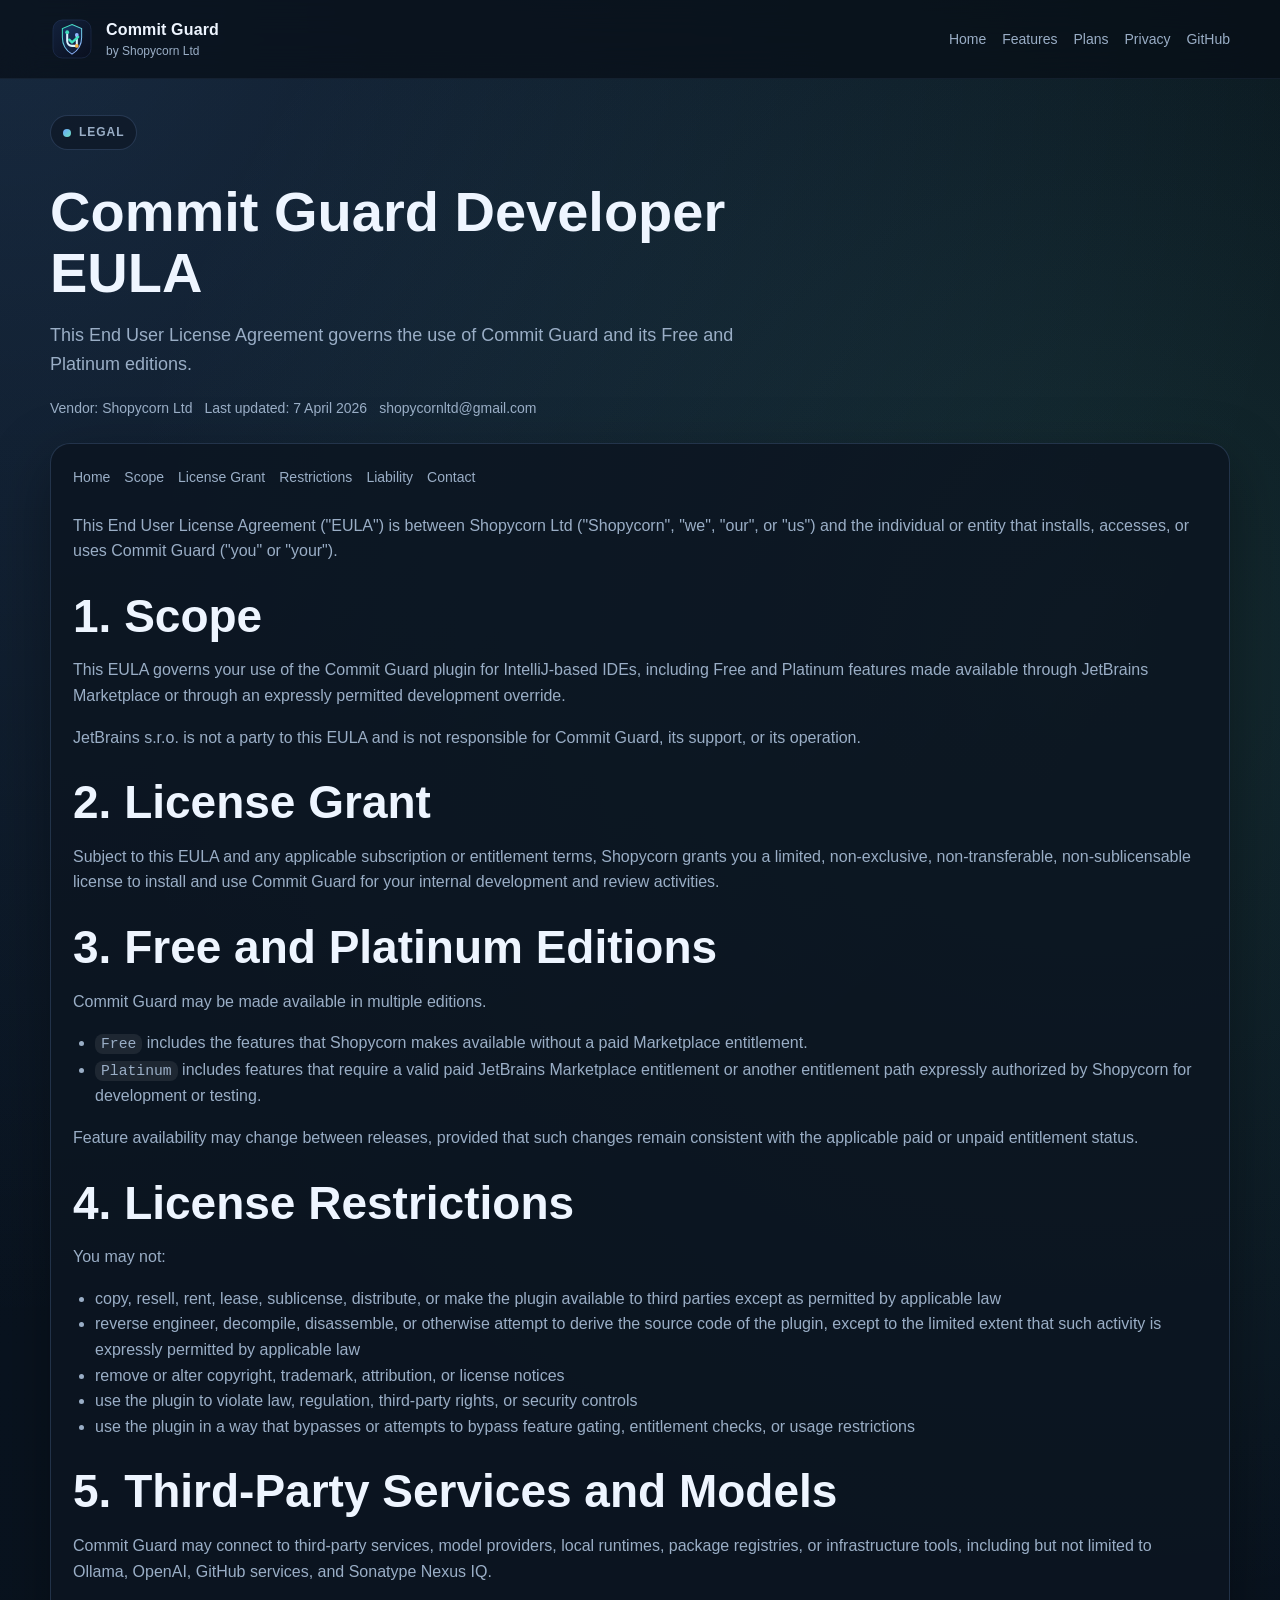
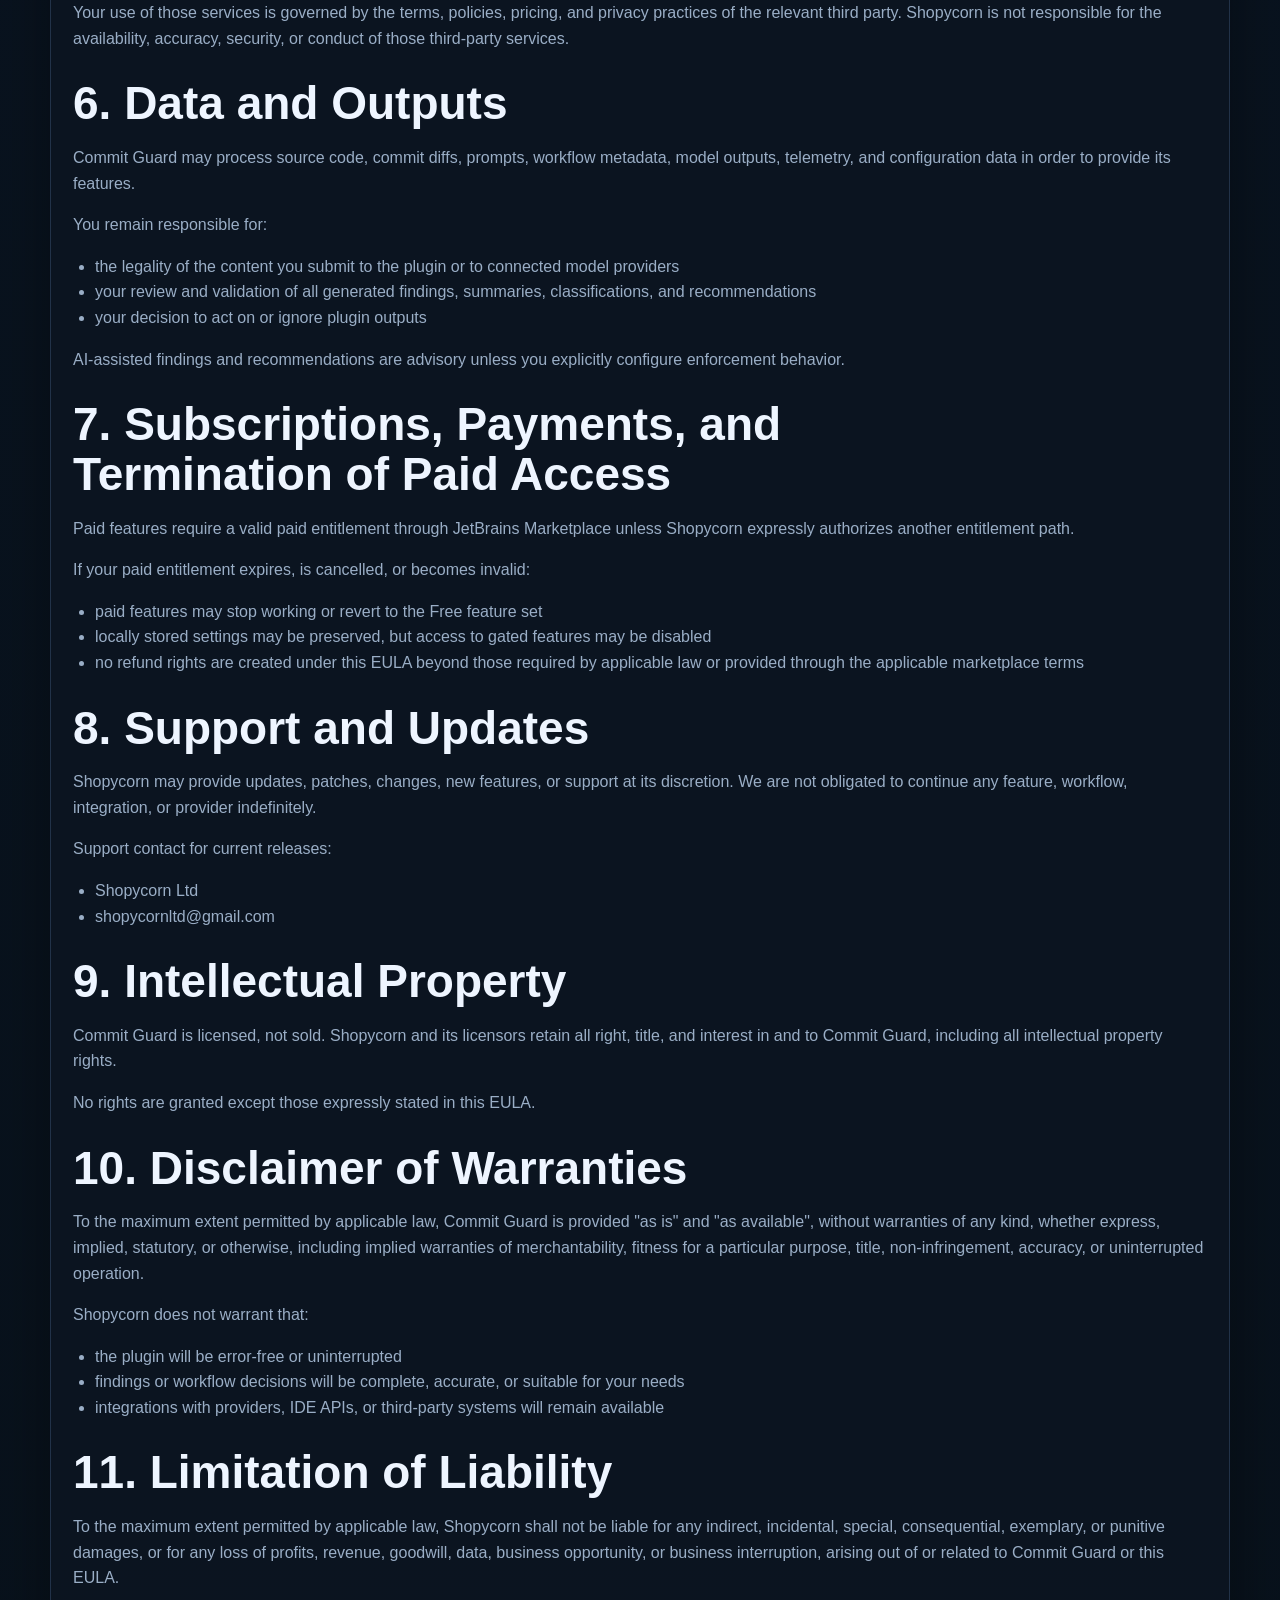
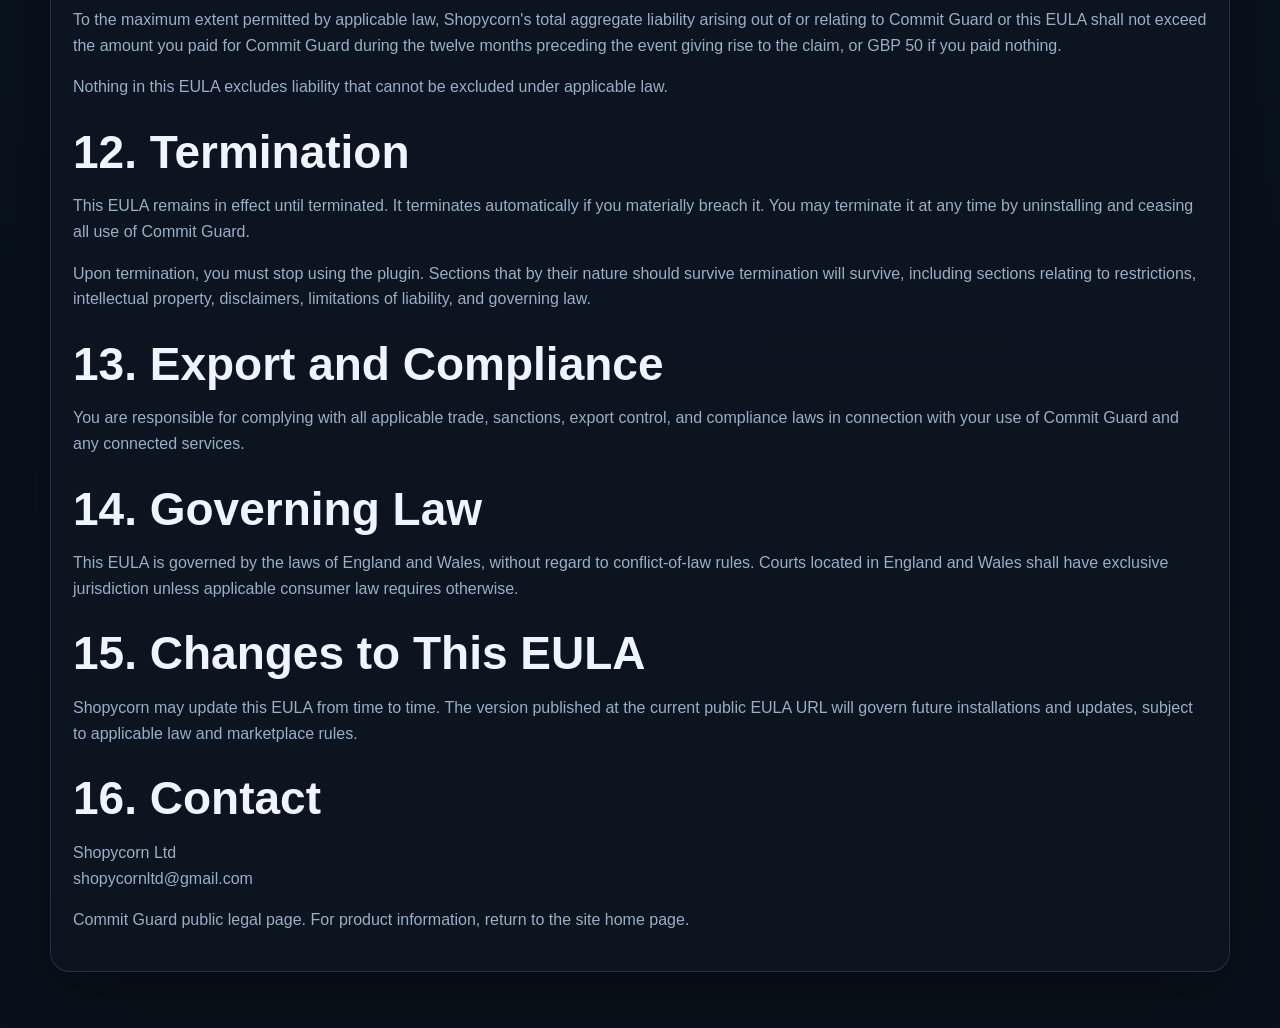
==== eula/index.html @ 0bb41e36 "First commit" ====
<!doctype html>
<html lang="en">
  <head>
    <meta charset="utf-8" />
    <meta name="viewport" content="width=device-width, initial-scale=1" />
    <title>Commit Guard Developer EULA</title>
    <meta
      name="description"
      content="Commit Guard Developer EULA published by Shopycorn Ltd for JetBrains Marketplace and plugin users."
    />
    <link rel="stylesheet" href="../assets/site.css" />
  </head>
  <body>
    <header class="site-header">
      <div class="container nav-shell">
        <a class="brand" href="../">
          <img src="../assets/commit-guard-logo.svg" alt="Commit Guard logo" width="44" height="44" />
          <span>
            <strong>Commit Guard</strong>
            <em>by Shopycorn Ltd</em>
          </span>
        </a>

        <nav class="site-nav" aria-label="Primary">
          <a href="../">Home</a>
          <a href="../#features">Features</a>
          <a href="../#plans">Plans</a>
          <a href="../privacy/">Privacy</a>
          <a href="https://github.com/shopycornltd/commit-guard-ai">GitHub</a>
        </nav>
      </div>
    </header>

    <main class="legal legal-shell">
      <div class="container">
        <section class="legal-hero">
          <div class="eyebrow">Legal</div>
          <h1>Commit Guard Developer EULA</h1>
          <p class="lede">
            This End User License Agreement governs the use of Commit Guard and its Free and Platinum editions.
          </p>
          <div class="meta">
            <span>Vendor: Shopycorn Ltd</span>
            <span>Last updated: 7 April 2026</span>
            <span><a href="mailto:shopycornltd@gmail.com">shopycornltd@gmail.com</a></span>
          </div>
        </section>

        <section class="legal-panel">
          <nav class="nav">
            <a href="../">Home</a>
            <a href="#scope">Scope</a>
            <a href="#license-grant">License Grant</a>
            <a href="#restrictions">Restrictions</a>
            <a href="#liability">Liability</a>
            <a href="#contact">Contact</a>
          </nav>

          <p>
            This End User License Agreement ("EULA") is between Shopycorn Ltd ("Shopycorn", "we", "our", or "us") and the
            individual or entity that installs, accesses, or uses Commit Guard ("you" or "your").
          </p>

          <h2 id="scope">1. Scope</h2>
          <p>
            This EULA governs your use of the Commit Guard plugin for IntelliJ-based IDEs, including Free and Platinum
            features made available through JetBrains Marketplace or through an expressly permitted development override.
          </p>
          <p>
            JetBrains s.r.o. is not a party to this EULA and is not responsible for Commit Guard, its support, or its operation.
          </p>

          <h2 id="license-grant">2. License Grant</h2>
          <p>
            Subject to this EULA and any applicable subscription or entitlement terms, Shopycorn grants you a limited,
            non-exclusive, non-transferable, non-sublicensable license to install and use Commit Guard for your internal
            development and review activities.
          </p>

          <h2>3. Free and Platinum Editions</h2>
          <p>Commit Guard may be made available in multiple editions.</p>
          <ul>
            <li><code>Free</code> includes the features that Shopycorn makes available without a paid Marketplace entitlement.</li>
            <li><code>Platinum</code> includes features that require a valid paid JetBrains Marketplace entitlement or another entitlement path expressly authorized by Shopycorn for development or testing.</li>
          </ul>
          <p>
            Feature availability may change between releases, provided that such changes remain consistent with the applicable paid or unpaid entitlement status.
          </p>

          <h2 id="restrictions">4. License Restrictions</h2>
          <p>You may not:</p>
          <ul>
            <li>copy, resell, rent, lease, sublicense, distribute, or make the plugin available to third parties except as permitted by applicable law</li>
            <li>reverse engineer, decompile, disassemble, or otherwise attempt to derive the source code of the plugin, except to the limited extent that such activity is expressly permitted by applicable law</li>
            <li>remove or alter copyright, trademark, attribution, or license notices</li>
            <li>use the plugin to violate law, regulation, third-party rights, or security controls</li>
            <li>use the plugin in a way that bypasses or attempts to bypass feature gating, entitlement checks, or usage restrictions</li>
          </ul>

          <h2>5. Third-Party Services and Models</h2>
          <p>
            Commit Guard may connect to third-party services, model providers, local runtimes, package registries, or infrastructure tools,
            including but not limited to Ollama, OpenAI, GitHub services, and Sonatype Nexus IQ.
          </p>
          <p>
            Your use of those services is governed by the terms, policies, pricing, and privacy practices of the relevant third party.
            Shopycorn is not responsible for the availability, accuracy, security, or conduct of those third-party services.
          </p>

          <h2>6. Data and Outputs</h2>
          <p>
            Commit Guard may process source code, commit diffs, prompts, workflow metadata, model outputs, telemetry, and configuration data
            in order to provide its features.
          </p>
          <p>You remain responsible for:</p>
          <ul>
            <li>the legality of the content you submit to the plugin or to connected model providers</li>
            <li>your review and validation of all generated findings, summaries, classifications, and recommendations</li>
            <li>your decision to act on or ignore plugin outputs</li>
          </ul>
          <p>AI-assisted findings and recommendations are advisory unless you explicitly configure enforcement behavior.</p>

          <h2>7. Subscriptions, Payments, and Termination of Paid Access</h2>
          <p>
            Paid features require a valid paid entitlement through JetBrains Marketplace unless Shopycorn expressly authorizes another entitlement path.
          </p>
          <p>If your paid entitlement expires, is cancelled, or becomes invalid:</p>
          <ul>
            <li>paid features may stop working or revert to the Free feature set</li>
            <li>locally stored settings may be preserved, but access to gated features may be disabled</li>
            <li>no refund rights are created under this EULA beyond those required by applicable law or provided through the applicable marketplace terms</li>
          </ul>

          <h2>8. Support and Updates</h2>
          <p>
            Shopycorn may provide updates, patches, changes, new features, or support at its discretion. We are not obligated to continue any feature,
            workflow, integration, or provider indefinitely.
          </p>
          <p>Support contact for current releases:</p>
          <ul>
            <li>Shopycorn Ltd</li>
            <li><a href="mailto:shopycornltd@gmail.com">shopycornltd@gmail.com</a></li>
          </ul>

          <h2>9. Intellectual Property</h2>
          <p>
            Commit Guard is licensed, not sold. Shopycorn and its licensors retain all right, title, and interest in and to Commit Guard,
            including all intellectual property rights.
          </p>
          <p>No rights are granted except those expressly stated in this EULA.</p>

          <h2>10. Disclaimer of Warranties</h2>
          <p>
            To the maximum extent permitted by applicable law, Commit Guard is provided "as is" and "as available", without warranties of any kind,
            whether express, implied, statutory, or otherwise, including implied warranties of merchantability, fitness for a particular purpose,
            title, non-infringement, accuracy, or uninterrupted operation.
          </p>
          <p>Shopycorn does not warrant that:</p>
          <ul>
            <li>the plugin will be error-free or uninterrupted</li>
            <li>findings or workflow decisions will be complete, accurate, or suitable for your needs</li>
            <li>integrations with providers, IDE APIs, or third-party systems will remain available</li>
          </ul>

          <h2 id="liability">11. Limitation of Liability</h2>
          <p>
            To the maximum extent permitted by applicable law, Shopycorn shall not be liable for any indirect, incidental, special, consequential,
            exemplary, or punitive damages, or for any loss of profits, revenue, goodwill, data, business opportunity, or business interruption,
            arising out of or related to Commit Guard or this EULA.
          </p>
          <p>
            To the maximum extent permitted by applicable law, Shopycorn's total aggregate liability arising out of or relating to Commit Guard or this EULA
            shall not exceed the amount you paid for Commit Guard during the twelve months preceding the event giving rise to the claim, or GBP 50 if you paid nothing.
          </p>
          <p>Nothing in this EULA excludes liability that cannot be excluded under applicable law.</p>

          <h2>12. Termination</h2>
          <p>
            This EULA remains in effect until terminated. It terminates automatically if you materially breach it.
            You may terminate it at any time by uninstalling and ceasing all use of Commit Guard.
          </p>
          <p>
            Upon termination, you must stop using the plugin. Sections that by their nature should survive termination will survive,
            including sections relating to restrictions, intellectual property, disclaimers, limitations of liability, and governing law.
          </p>

          <h2>13. Export and Compliance</h2>
          <p>
            You are responsible for complying with all applicable trade, sanctions, export control, and compliance laws in connection with your use of
            Commit Guard and any connected services.
          </p>

          <h2>14. Governing Law</h2>
          <p>
            This EULA is governed by the laws of England and Wales, without regard to conflict-of-law rules.
            Courts located in England and Wales shall have exclusive jurisdiction unless applicable consumer law requires otherwise.
          </p>

          <h2>15. Changes to This EULA</h2>
          <p>
            Shopycorn may update this EULA from time to time. The version published at the current public EULA URL will govern future installations and updates,
            subject to applicable law and marketplace rules.
          </p>

          <h2 id="contact">16. Contact</h2>
          <p>
            Shopycorn Ltd<br />
            <a href="mailto:shopycornltd@gmail.com">shopycornltd@gmail.com</a>
          </p>

          <p class="footer">
            Commit Guard public legal page. For product information, return to the <a href="../">site home page</a>.
          </p>
        </section>
      </div>
    </main>
  </body>
</html>
---- assets/site.css ----
:root {
  --bg: #081019;
  --bg-soft: #0d1826;
  --panel: rgba(10, 18, 29, 0.82);
  --panel-2: rgba(15, 26, 40, 0.9);
  --border: rgba(139, 184, 255, 0.18);
  --text: #eef5ff;
  --muted: #9aaec6;
  --accent: #6ca7ff;
  --accent-2: #6de0be;
  --accent-3: #13273e;
  --shadow: 0 20px 60px rgba(0, 0, 0, 0.35);
  --radius-xl: 28px;
  --radius-lg: 20px;
  --radius-md: 16px;
  --max: 1180px;
}

* {
  box-sizing: border-box;
}

html {
  scroll-behavior: smooth;
}

body {
  margin: 0;
  background:
    radial-gradient(circle at top left, rgba(108, 167, 255, 0.16), transparent 30%),
    radial-gradient(circle at 85% 15%, rgba(109, 224, 190, 0.12), transparent 26%),
    linear-gradient(180deg, #07111a 0%, #09131f 32%, #08111a 100%);
  color: var(--text);
  font-family: "Inter", "Segoe UI", Roboto, Helvetica, Arial, sans-serif;
  line-height: 1.6;
}

img {
  max-width: 100%;
  display: block;
}

a {
  color: inherit;
  text-decoration: none;
}

.container {
  width: min(calc(100% - 32px), var(--max));
  margin: 0 auto;
}

.site-header {
  position: sticky;
  top: 0;
  z-index: 20;
  backdrop-filter: blur(18px);
  background: rgba(7, 14, 23, 0.72);
  border-bottom: 1px solid rgba(139, 184, 255, 0.08);
}

.nav-shell {
  display: flex;
  align-items: center;
  justify-content: space-between;
  gap: 20px;
  min-height: 78px;
}

.brand {
  display: inline-flex;
  align-items: center;
  gap: 12px;
}

.brand span {
  display: grid;
}

.brand strong {
  font-size: 16px;
  letter-spacing: 0.01em;
}

.brand em {
  color: var(--muted);
  font-style: normal;
  font-size: 12px;
}

.site-nav {
  display: flex;
  flex-wrap: wrap;
  gap: 16px;
  color: var(--muted);
  font-size: 14px;
}

.site-nav a:hover,
.footer-links a:hover,
.nav a:hover {
  color: var(--text);
}

.hero-band,
.section {
  padding: 56px 0;
}

.hero-grid {
  display: grid;
  grid-template-columns: 1.05fr 0.95fr;
  gap: 32px;
  align-items: center;
}

.eyebrow {
  display: inline-flex;
  align-items: center;
  gap: 8px;
  padding: 7px 12px;
  border-radius: 999px;
  border: 1px solid var(--border);
  background: rgba(14, 24, 38, 0.72);
  color: var(--muted);
  font-size: 12px;
  font-weight: 700;
  letter-spacing: 0.08em;
  text-transform: uppercase;
}

.eyebrow::before {
  content: "";
  width: 8px;
  height: 8px;
  border-radius: 999px;
  background: linear-gradient(135deg, var(--accent), var(--accent-2));
}

h1,
h2,
h3 {
  margin: 0;
  line-height: 1.08;
}

h1 {
  margin-top: 18px;
  font-size: clamp(40px, 7vw, 68px);
  max-width: 760px;
}

h2 {
  font-size: clamp(30px, 4vw, 46px);
  max-width: 820px;
}

h3 {
  font-size: 20px;
}

.lede,
.section-heading p,
.info-card p,
.gallery-copy p,
.plan-card li,
.cta-panel p,
.legal p,
.legal li,
.footer {
  color: var(--muted);
}

.lede {
  max-width: 720px;
  margin: 18px 0 0;
  font-size: 18px;
}

.hero-actions,
.actions {
  display: flex;
  flex-wrap: wrap;
  gap: 12px;
  margin-top: 24px;
}

.button {
  display: inline-flex;
  align-items: center;
  justify-content: center;
  min-height: 46px;
  padding: 0 18px;
  border-radius: 999px;
  border: 1px solid rgba(139, 184, 255, 0.22);
  background: linear-gradient(135deg, rgba(108, 167, 255, 0.2), rgba(109, 224, 190, 0.12));
  color: var(--text);
  font-weight: 700;
  box-shadow: var(--shadow);
}

.button.secondary {
  background: rgba(255, 255, 255, 0.03);
  color: var(--muted);
  box-shadow: none;
}

.hero-points {
  margin: 24px 0 0;
  padding-left: 20px;
  color: var(--muted);
}

.hero-points li + li {
  margin-top: 8px;
}

.hero-media,
.promo-frame,
.gallery-card,
.section-contrast,
.site-panel,
.legal-panel,
.cta-panel,
.info-card,
.plan-card {
  border: 1px solid var(--border);
  box-shadow: var(--shadow);
}

.promo-frame {
  padding: 16px;
  border-radius: var(--radius-xl);
  background: linear-gradient(180deg, rgba(13, 24, 38, 0.96), rgba(8, 18, 29, 0.9));
}

.promo-frame img {
  border-radius: 20px;
}

.section-heading {
  margin-bottom: 24px;
}

.section-heading .eyebrow {
  margin-bottom: 14px;
}

.section-heading p {
  margin: 14px 0 0;
  max-width: 760px;
  font-size: 17px;
}

.card-grid {
  display: grid;
  gap: 16px;
}

.feature-grid,
.plan-grid {
  grid-template-columns: repeat(2, minmax(0, 1fr));
}

.info-card,
.plan-card,
.cta-panel,
.legal-panel {
  padding: 22px;
  border-radius: var(--radius-lg);
  background: var(--panel);
}

.info-card p,
.plan-card ul {
  margin-top: 12px;
}

.plan-card ul {
  padding-left: 20px;
}

.plan-tier {
  display: inline-flex;
  margin-bottom: 14px;
  padding: 6px 10px;
  border-radius: 999px;
  background: rgba(255, 255, 255, 0.06);
  color: var(--muted);
  font-size: 12px;
  font-weight: 700;
  letter-spacing: 0.06em;
  text-transform: uppercase;
}

.featured-plan {
  background: linear-gradient(180deg, rgba(18, 33, 51, 0.95), rgba(12, 22, 36, 0.95));
}

.section-contrast {
  background: linear-gradient(180deg, rgba(11, 21, 34, 0.78), rgba(8, 17, 28, 0.42));
}

.gallery-grid {
  display: grid;
  grid-template-columns: repeat(2, minmax(0, 1fr));
  gap: 18px;
}

.gallery-card {
  overflow: hidden;
  border-radius: var(--radius-xl);
  background: var(--panel-2);
}

.gallery-card img {
  width: 100%;
  height: auto;
}

.gallery-card-wide {
  grid-column: 1 / -1;
}

.gallery-copy {
  padding: 18px 20px 22px;
}

.gallery-copy p {
  margin-top: 10px;
}

.cta-panel {
  display: flex;
  align-items: center;
  justify-content: space-between;
  gap: 24px;
  margin-top: 24px;
}

.site-footer {
  padding: 18px 0 34px;
  border-top: 1px solid rgba(139, 184, 255, 0.08);
}

.footer-grid {
  display: flex;
  align-items: center;
  justify-content: space-between;
  gap: 18px;
}

.footer-links {
  display: flex;
  flex-wrap: wrap;
  gap: 16px;
  color: var(--muted);
}

.brand-footer strong {
  font-size: 15px;
}

.legal-shell {
  padding: 36px 0 56px;
}

.legal-hero {
  margin-bottom: 24px;
}

.legal-hero .eyebrow {
  margin-bottom: 14px;
}

.legal-hero h1 {
  font-size: clamp(34px, 5vw, 56px);
}

.meta {
  display: flex;
  flex-wrap: wrap;
  gap: 12px;
  margin-top: 18px;
  color: var(--muted);
  font-size: 14px;
}

.legal-panel {
  background: rgba(12, 21, 33, 0.86);
}

.nav {
  display: flex;
  flex-wrap: wrap;
  gap: 14px;
  margin-bottom: 24px;
  color: var(--muted);
  font-size: 14px;
}

.legal h2,
.legal h3 {
  margin-top: 28px;
  scroll-margin-top: 92px;
}

.legal ul {
  padding-left: 22px;
}

code {
  padding: 2px 6px;
  border-radius: 8px;
  background: rgba(255, 255, 255, 0.08);
  font-family: "SFMono-Regular", Consolas, "Liberation Mono", Menlo, monospace;
  font-size: 0.92em;
}

@media (max-width: 960px) {
  .hero-grid,
  .feature-grid,
  .plan-grid,
  .gallery-grid,
  .cta-panel,
  .footer-grid {
    grid-template-columns: 1fr;
    display: grid;
  }

  .nav-shell,
  .site-nav {
    align-items: flex-start;
  }

  .nav-shell {
    flex-direction: column;
    padding: 14px 0;
  }

  .cta-panel {
    justify-content: flex-start;
  }

  .footer-grid {
    gap: 14px;
  }
}

@media (max-width: 640px) {
  .hero-band,
  .section,
  .legal-shell {
    padding: 34px 0;
  }

  .container {
    width: min(calc(100% - 24px), var(--max));
  }

  .promo-frame,
  .gallery-card,
  .info-card,
  .plan-card,
  .cta-panel,
  .legal-panel {
    border-radius: 18px;
  }

  .site-nav,
  .footer-links,
  .nav {
    gap: 12px;
  }

  .meta {
    flex-direction: column;
    gap: 8px;
  }
}
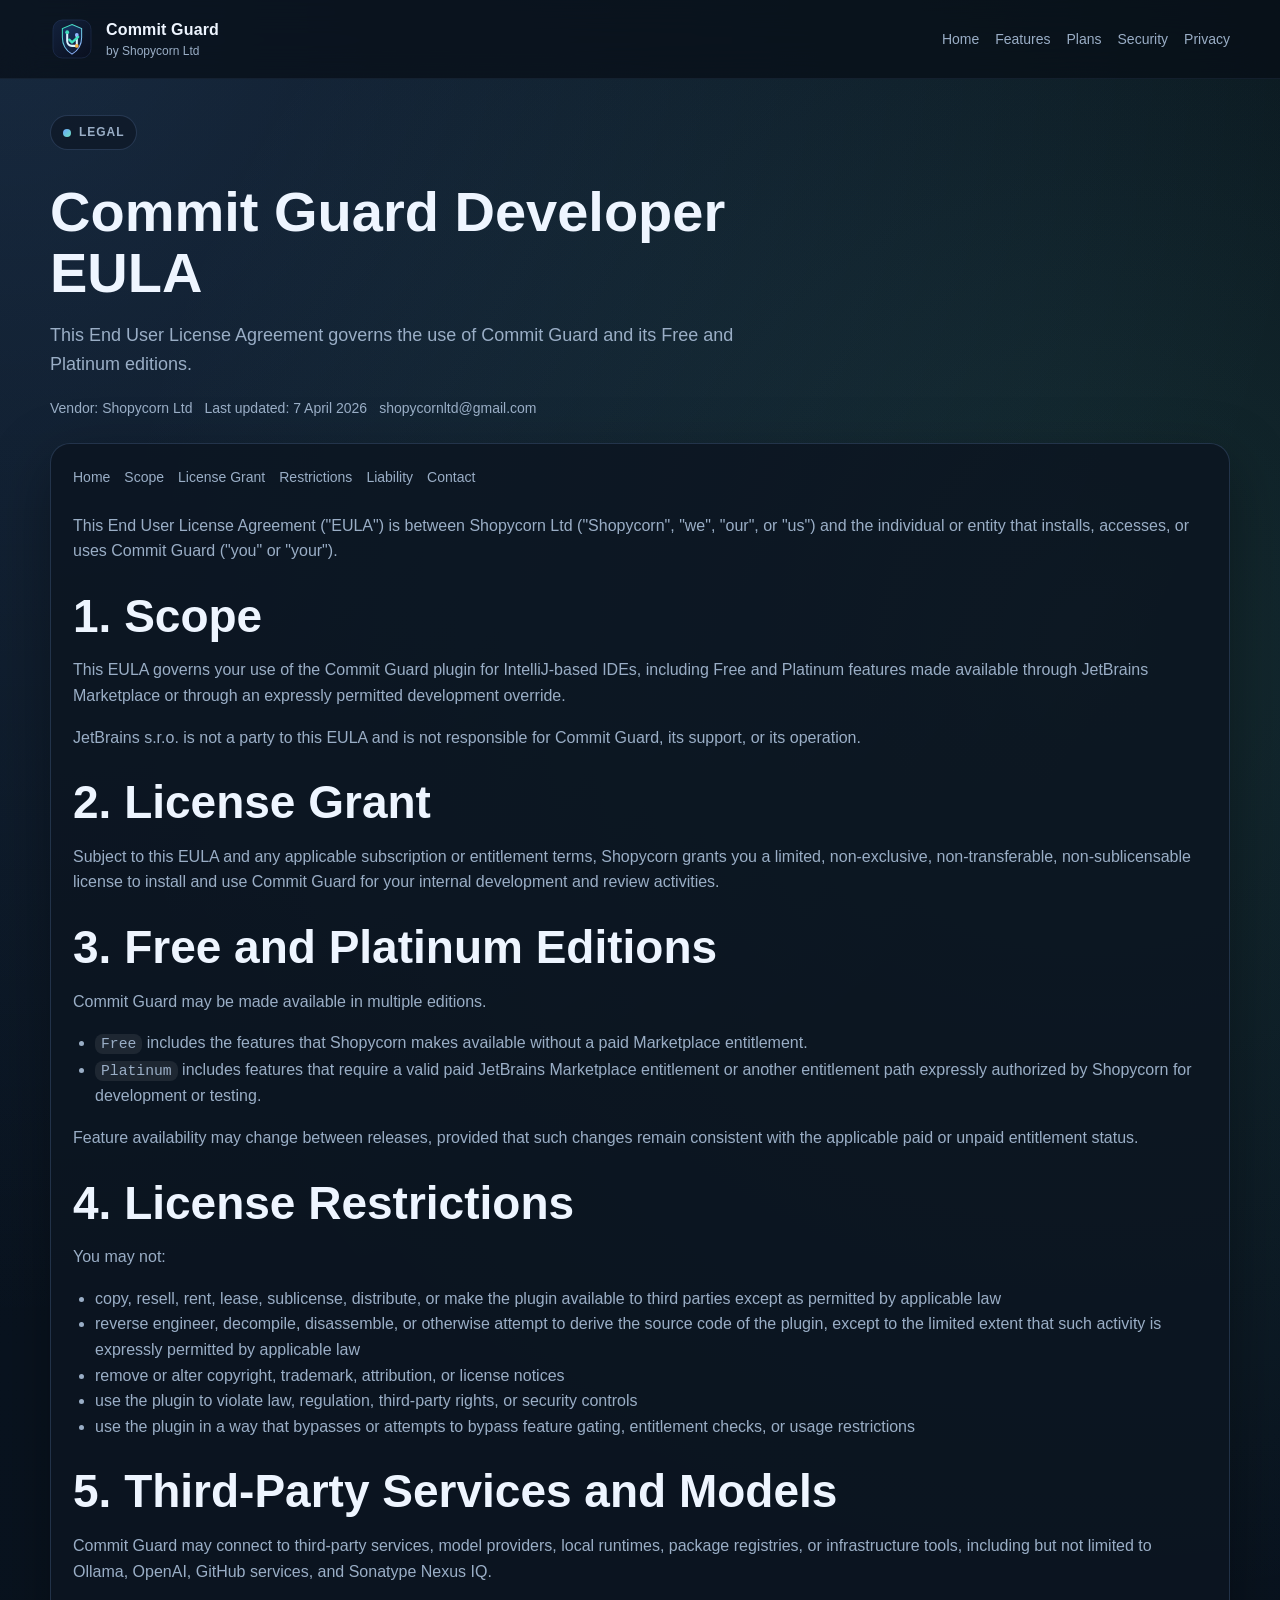
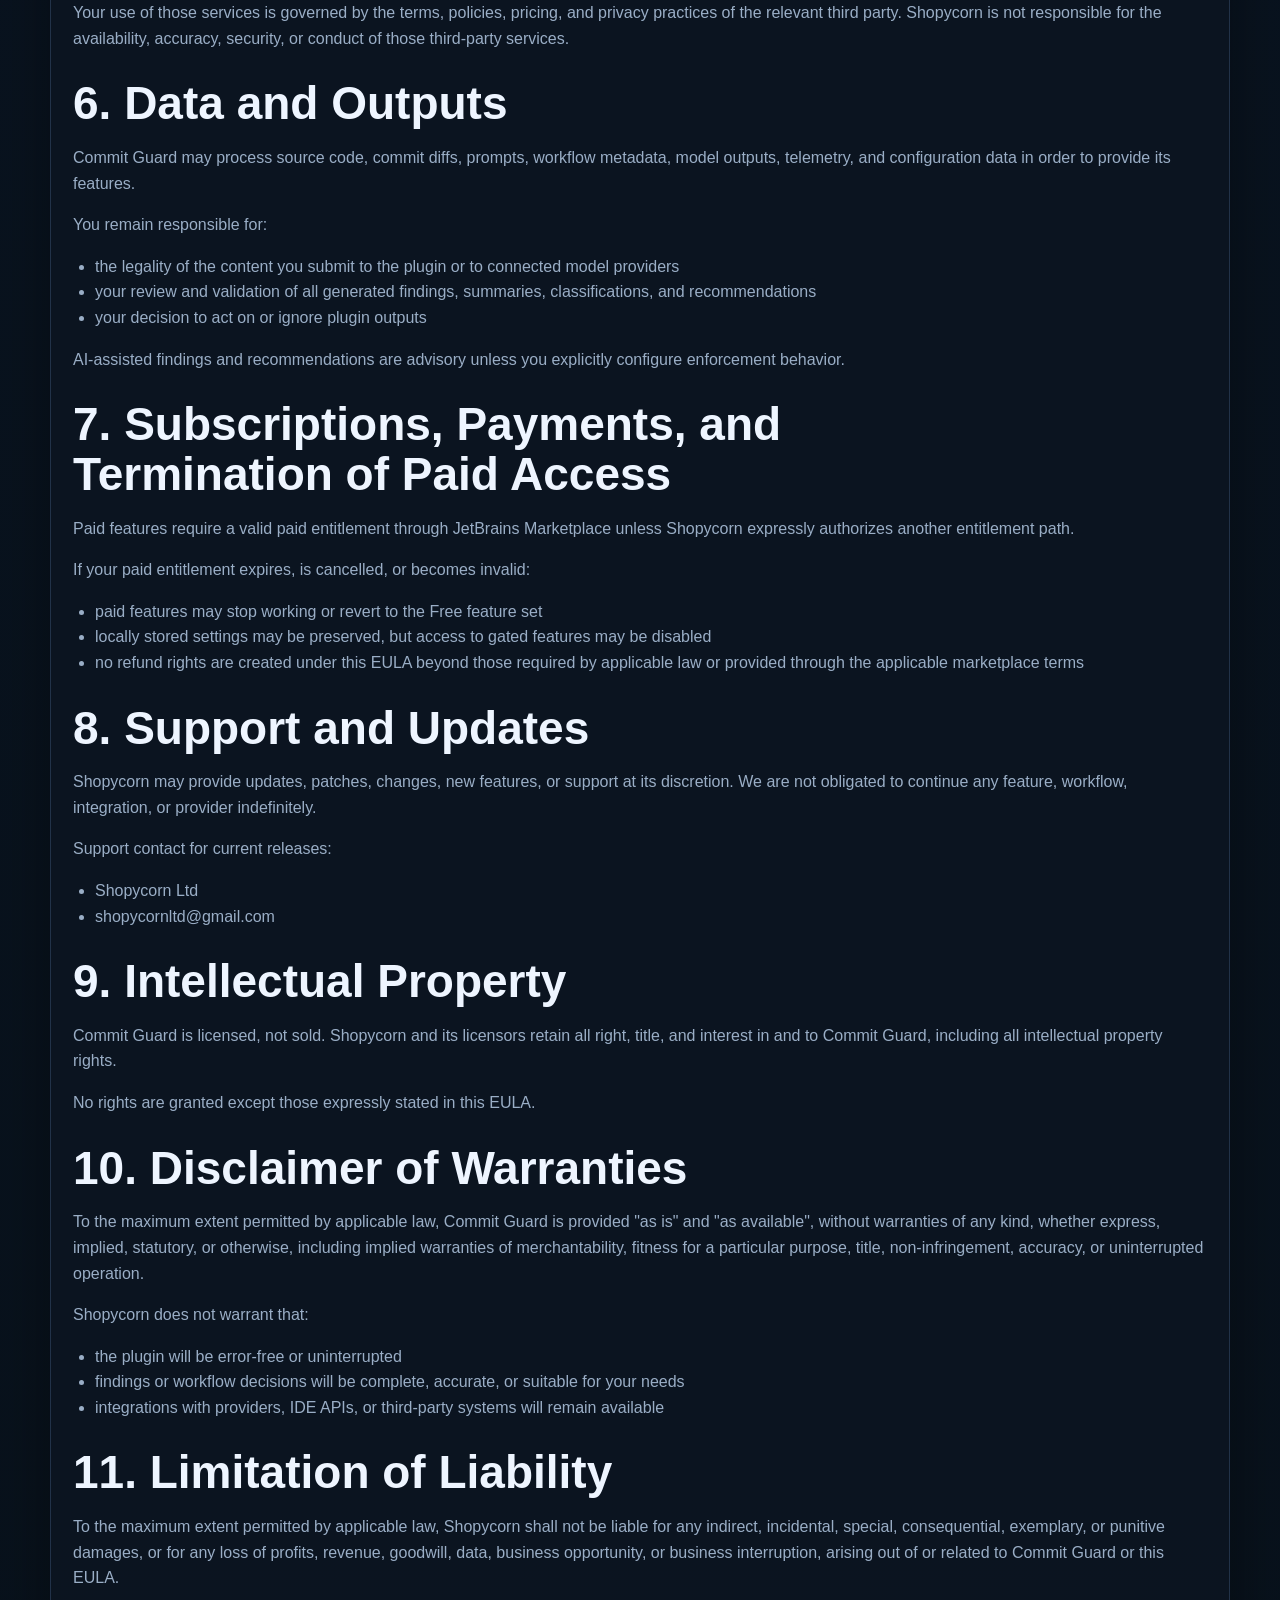
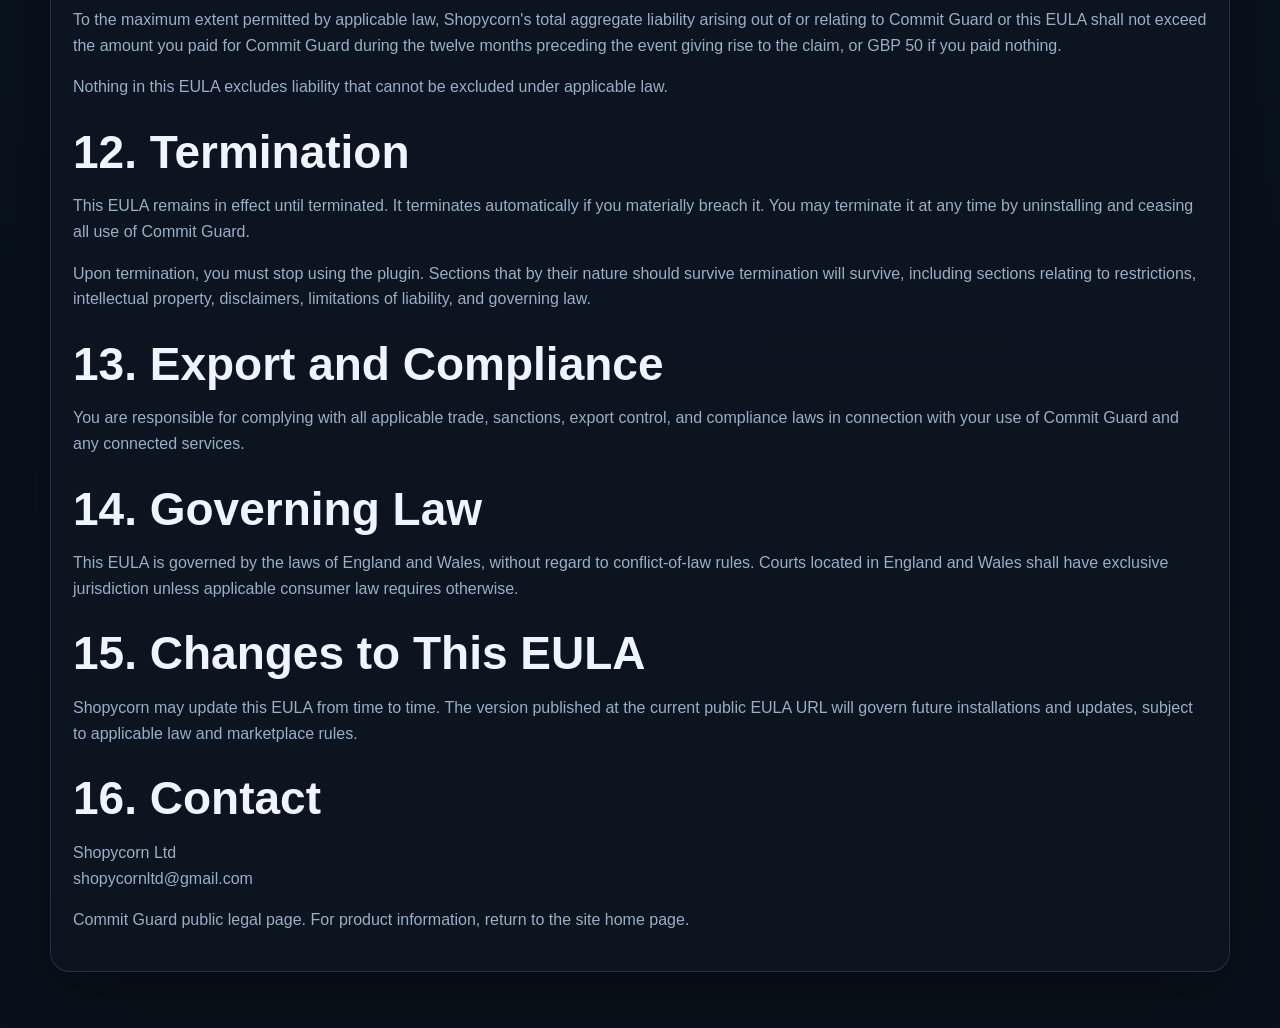
==== commit 81a376b0: "Improving the website" ====
--- a/eula/index.html
+++ b/eula/index.html
@@ -25,8 +25,8 @@
           <a href="../">Home</a>
           <a href="../#features">Features</a>
           <a href="../#plans">Plans</a>
+          <a href="../security/">Security</a>
           <a href="../privacy/">Privacy</a>
-          <a href="https://github.com/shopycornltd/commit-guard-ai">GitHub</a>
         </nav>
       </div>
     </header>
--- a/assets/site.css
+++ b/assets/site.css
@@ -357,6 +357,12 @@
   color: var(--muted);
 }
 
+.footer-copy {
+  margin-top: 14px;
+  color: var(--muted);
+  font-size: 13px;
+}
+
 .brand-footer strong {
   font-size: 15px;
 }
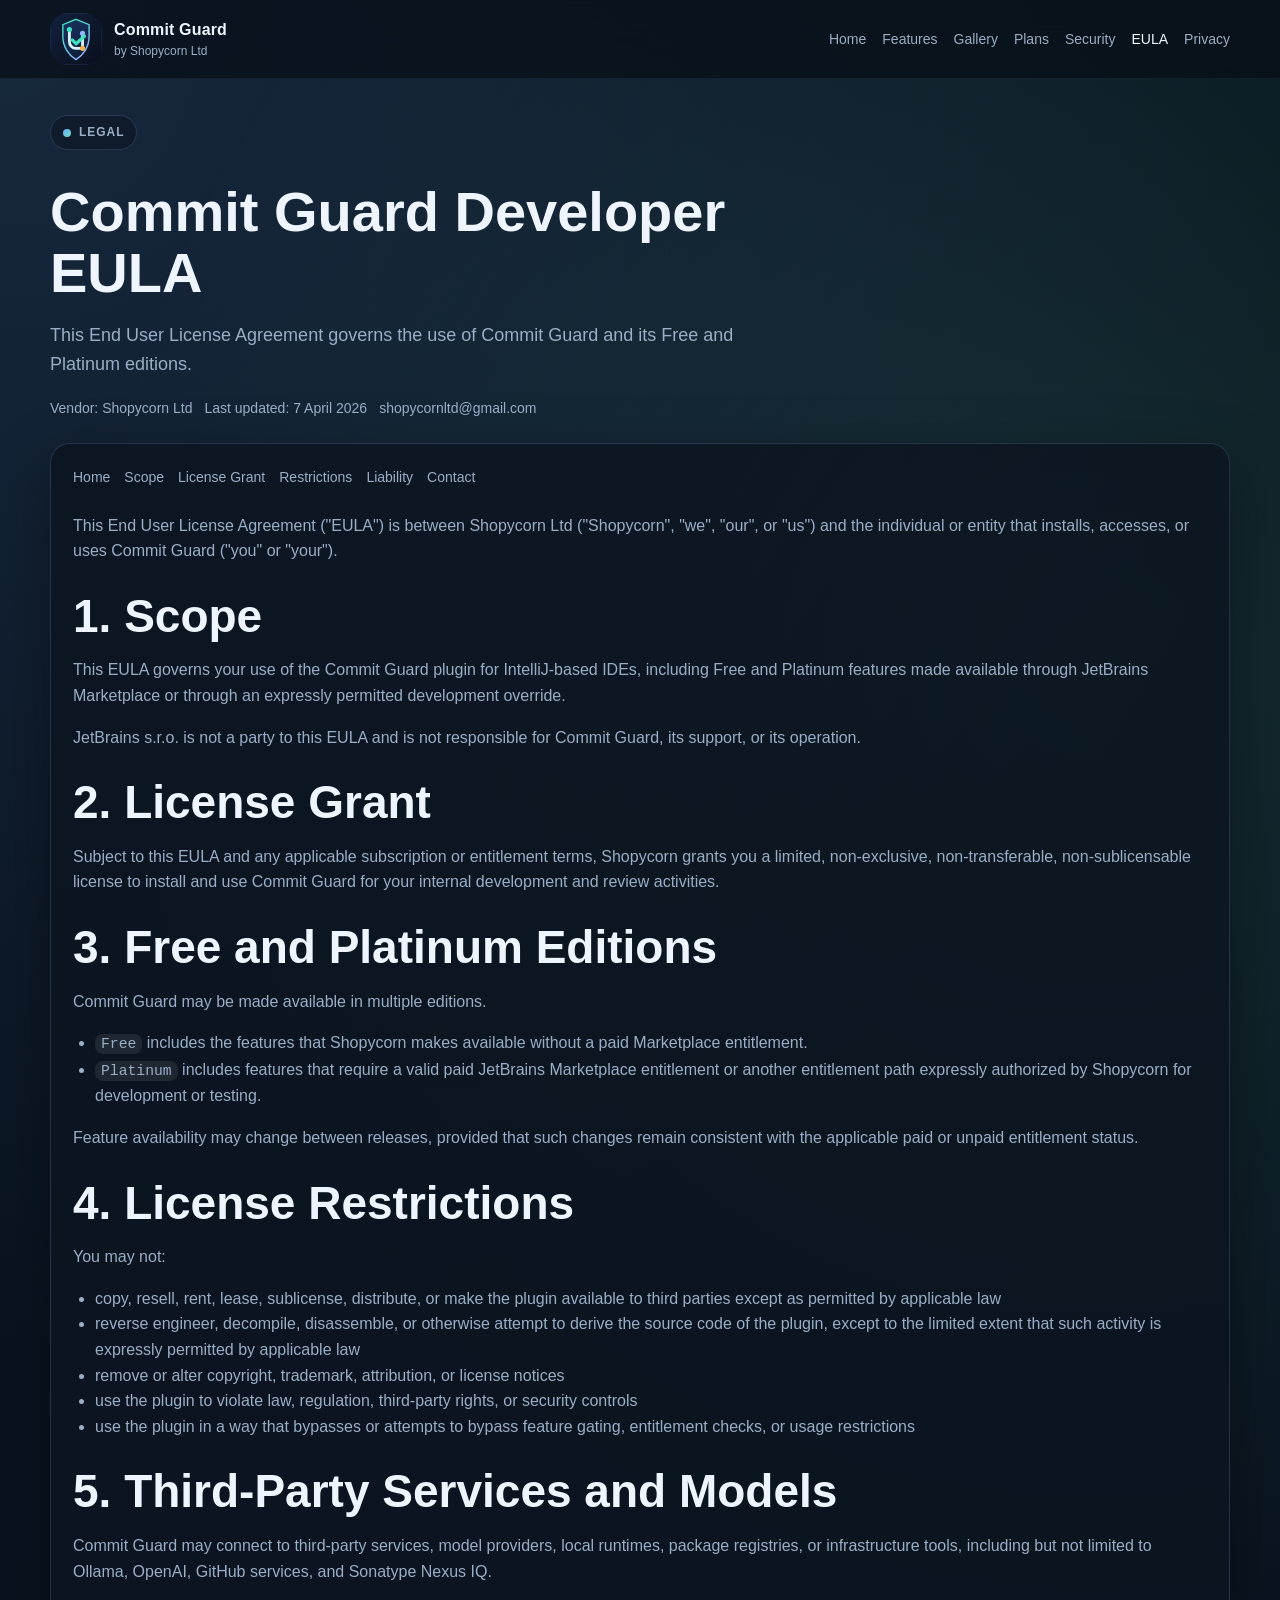
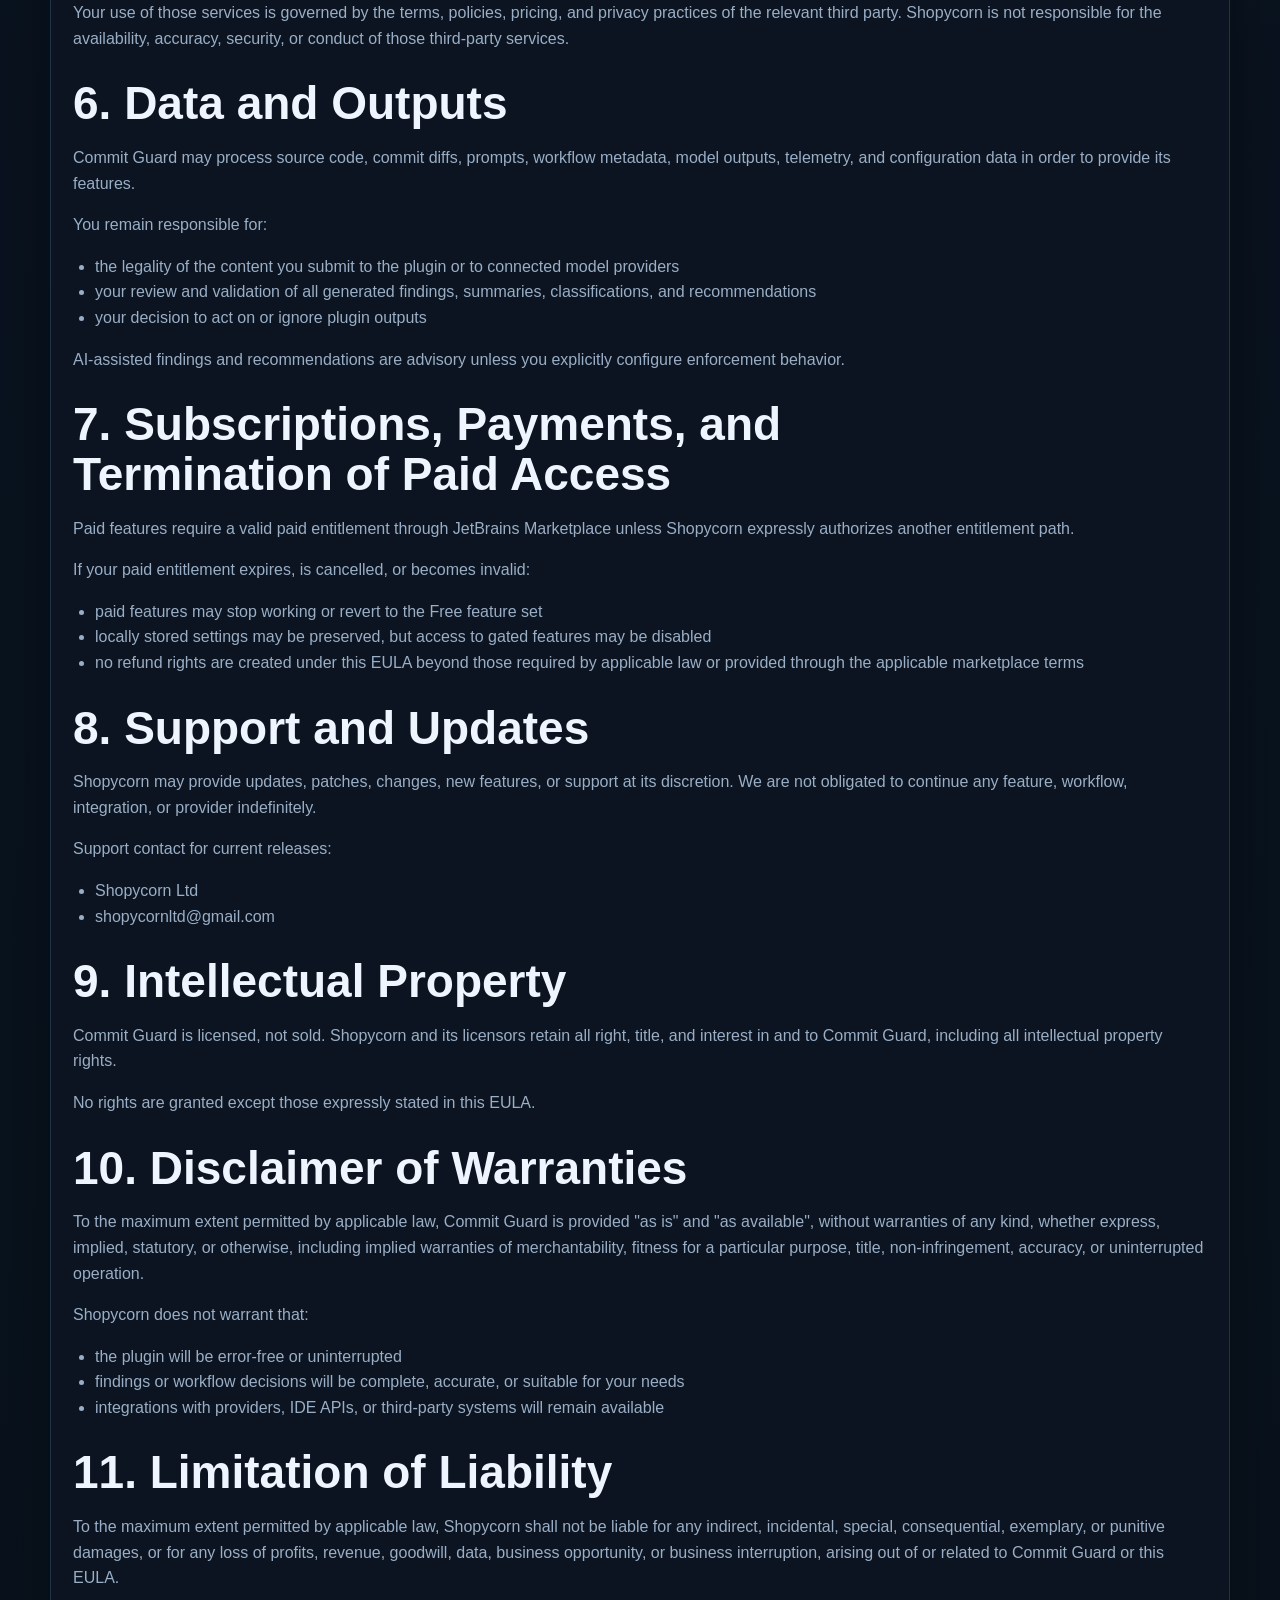
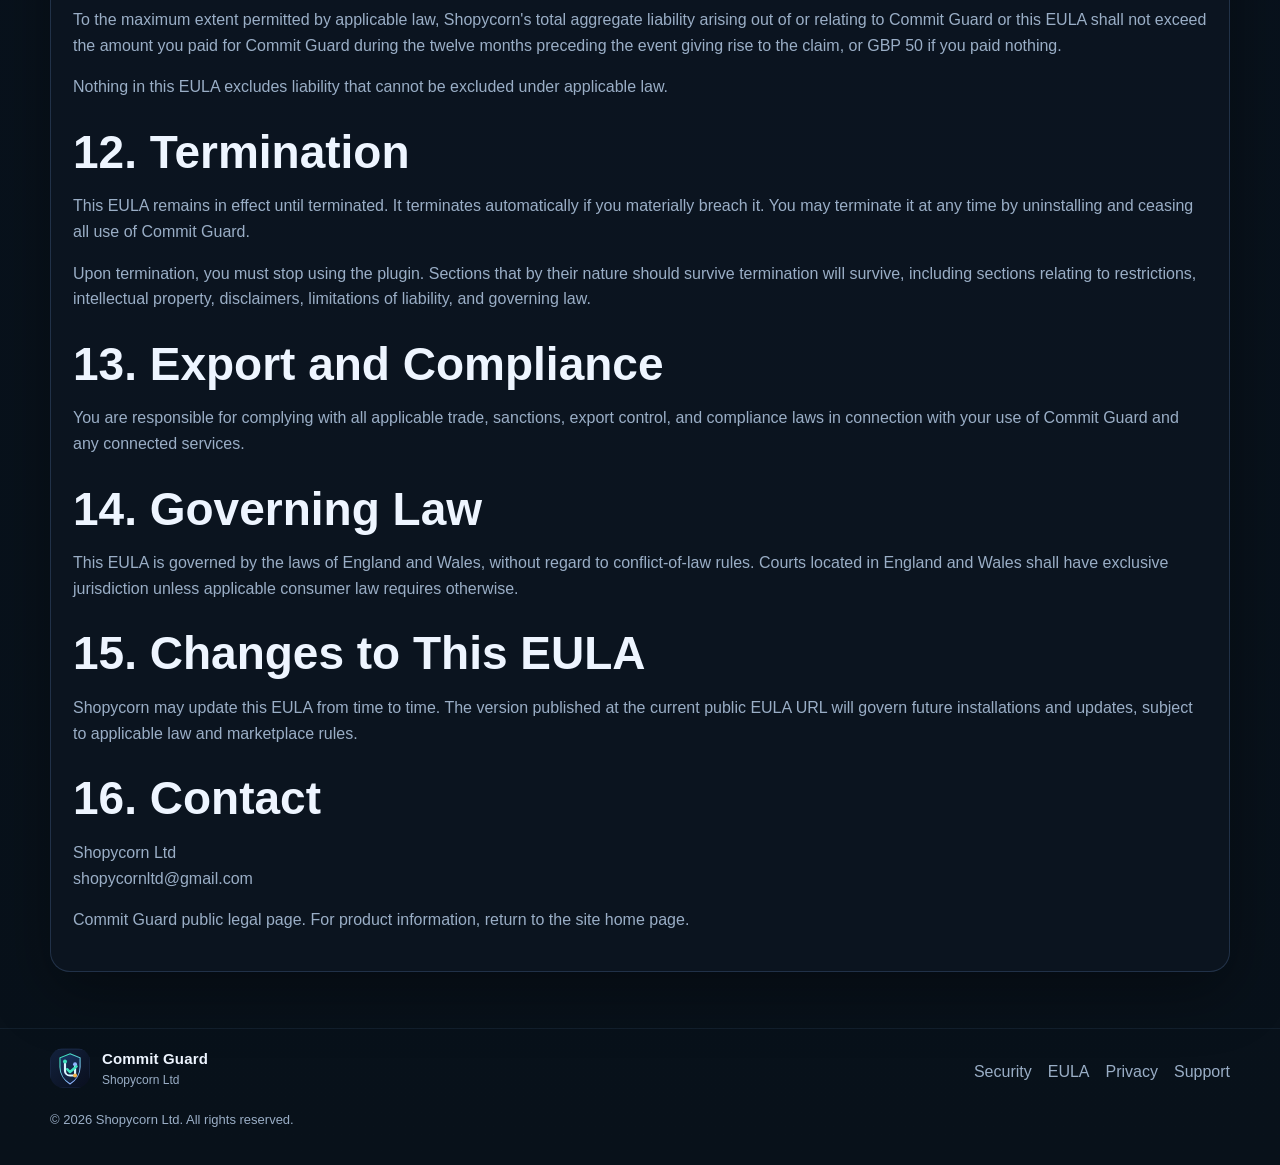
==== commit ffb4bde2: "Improving the website" ====
--- a/eula/index.html
+++ b/eula/index.html
@@ -14,7 +14,9 @@
     <header class="site-header">
       <div class="container nav-shell">
         <a class="brand" href="../">
-          <img src="../assets/commit-guard-logo.svg" alt="Commit Guard logo" width="44" height="44" />
+          <span class="brand-logo" aria-hidden="true">
+            <img src="../assets/commit-guard-logo.svg" alt="Commit Guard logo" width="52" height="52" />
+          </span>
           <span>
             <strong>Commit Guard</strong>
             <em>by Shopycorn Ltd</em>
@@ -24,8 +26,10 @@
         <nav class="site-nav" aria-label="Primary">
           <a href="../">Home</a>
           <a href="../#features">Features</a>
+          <a href="../#gallery">Gallery</a>
           <a href="../#plans">Plans</a>
           <a href="../security/">Security</a>
+          <a href="../eula/" aria-current="page">EULA</a>
           <a href="../privacy/">Privacy</a>
         </nav>
       </div>
@@ -214,5 +218,30 @@
         </section>
       </div>
     </main>
+
+    <footer class="site-footer">
+      <div class="container footer-grid">
+        <div>
+          <a class="brand brand-footer" href="../">
+            <span class="brand-logo" aria-hidden="true">
+              <img src="../assets/commit-guard-logo.svg" alt="" width="40" height="40" />
+            </span>
+            <span>
+              <strong>Commit Guard</strong>
+              <em>Shopycorn Ltd</em>
+            </span>
+          </a>
+        </div>
+        <div class="footer-links">
+          <a href="../security/">Security</a>
+          <a href="../eula/">EULA</a>
+          <a href="../privacy/">Privacy</a>
+          <a href="mailto:shopycornltd@gmail.com">Support</a>
+        </div>
+      </div>
+      <div class="container footer-copy">
+        <span>&copy; 2026 Shopycorn Ltd. All rights reserved.</span>
+      </div>
+    </footer>
   </body>
 </html>
--- a/assets/site.css
+++ b/assets/site.css
@@ -73,6 +73,21 @@
   gap: 12px;
 }
 
+.brand-logo {
+  width: 52px;
+  height: 52px;
+  flex: 0 0 52px;
+  border-radius: 18px;
+  overflow: hidden;
+}
+
+.brand-logo img {
+  width: 114%;
+  height: 114%;
+  max-width: none;
+  margin: -7%;
+}
+
 .brand span {
   display: grid;
 }
@@ -94,6 +109,10 @@
   gap: 16px;
   color: var(--muted);
   font-size: 14px;
+}
+
+.site-nav a[aria-current="page"] {
+  color: var(--text);
 }
 
 .site-nav a:hover,
@@ -367,6 +386,13 @@
   font-size: 15px;
 }
 
+.brand-footer .brand-logo {
+  width: 40px;
+  height: 40px;
+  flex-basis: 40px;
+  border-radius: 14px;
+}
+
 .legal-shell {
   padding: 36px 0 56px;
 }
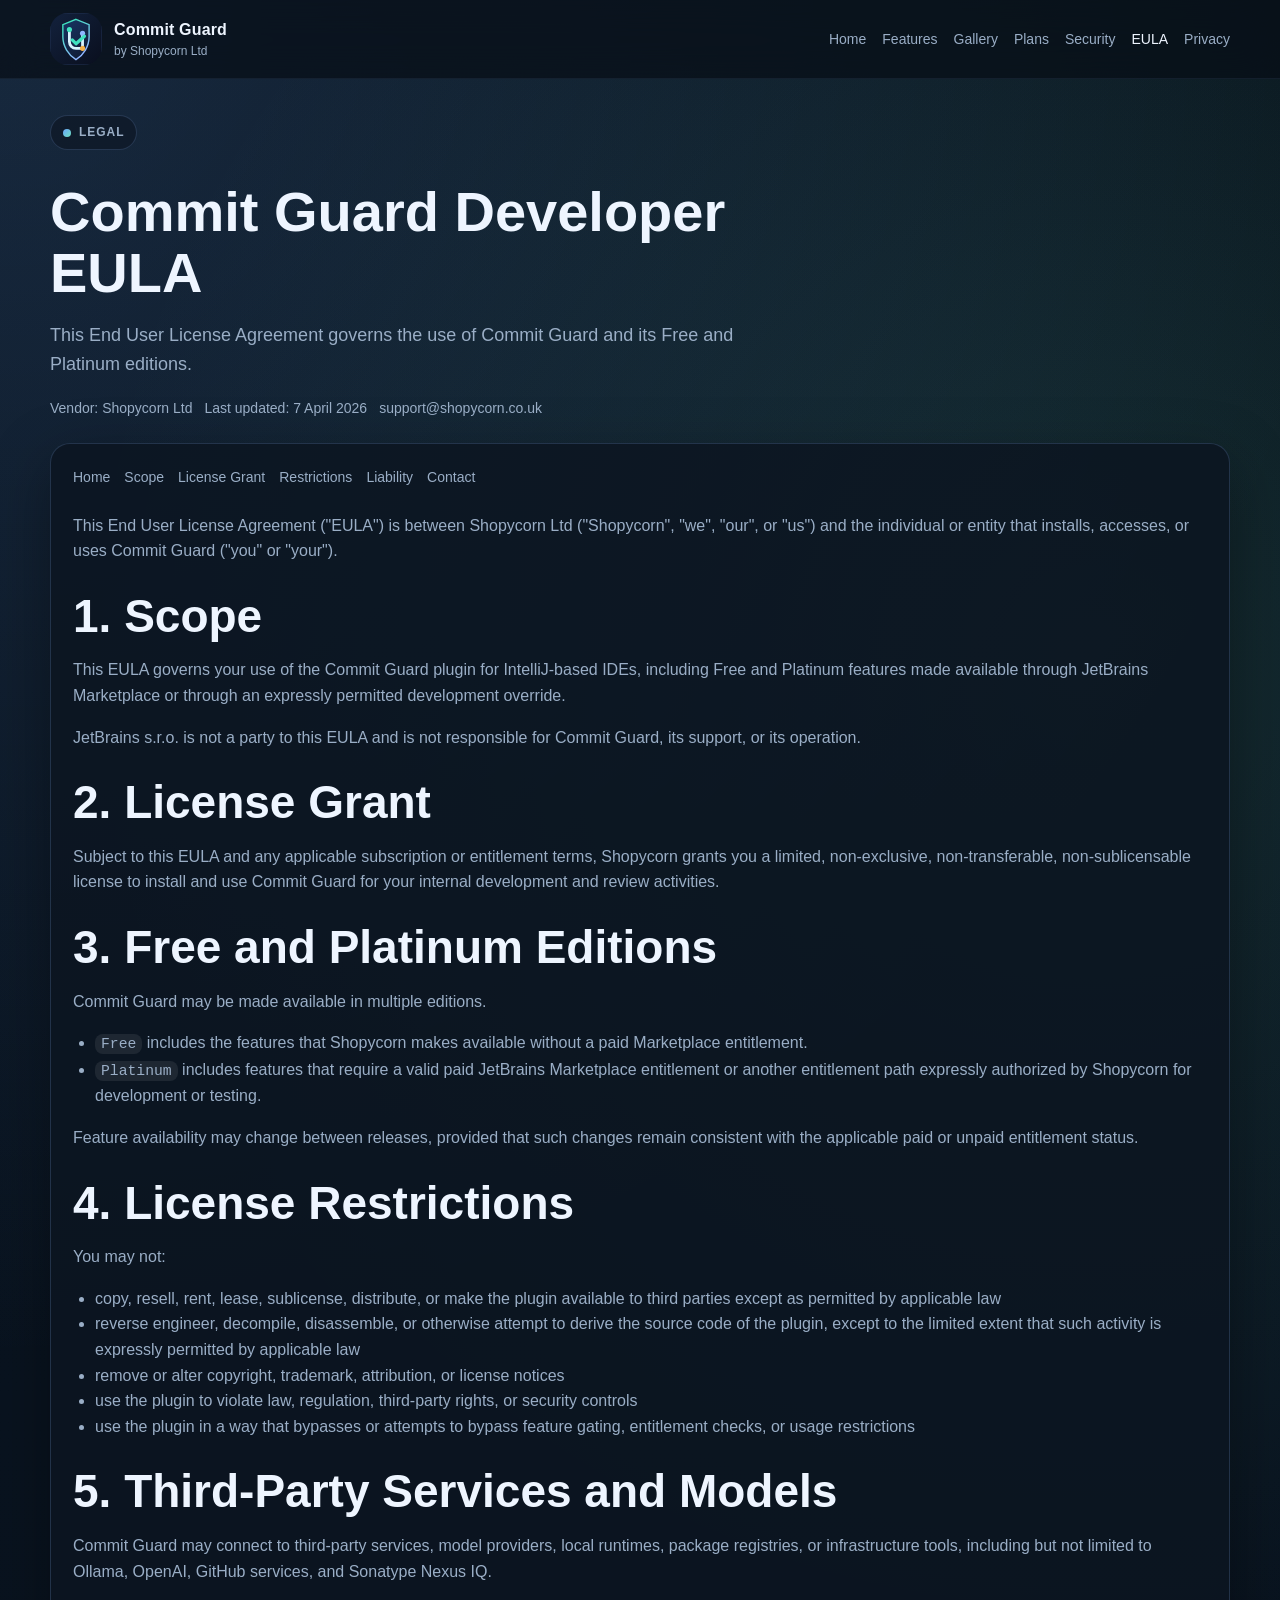
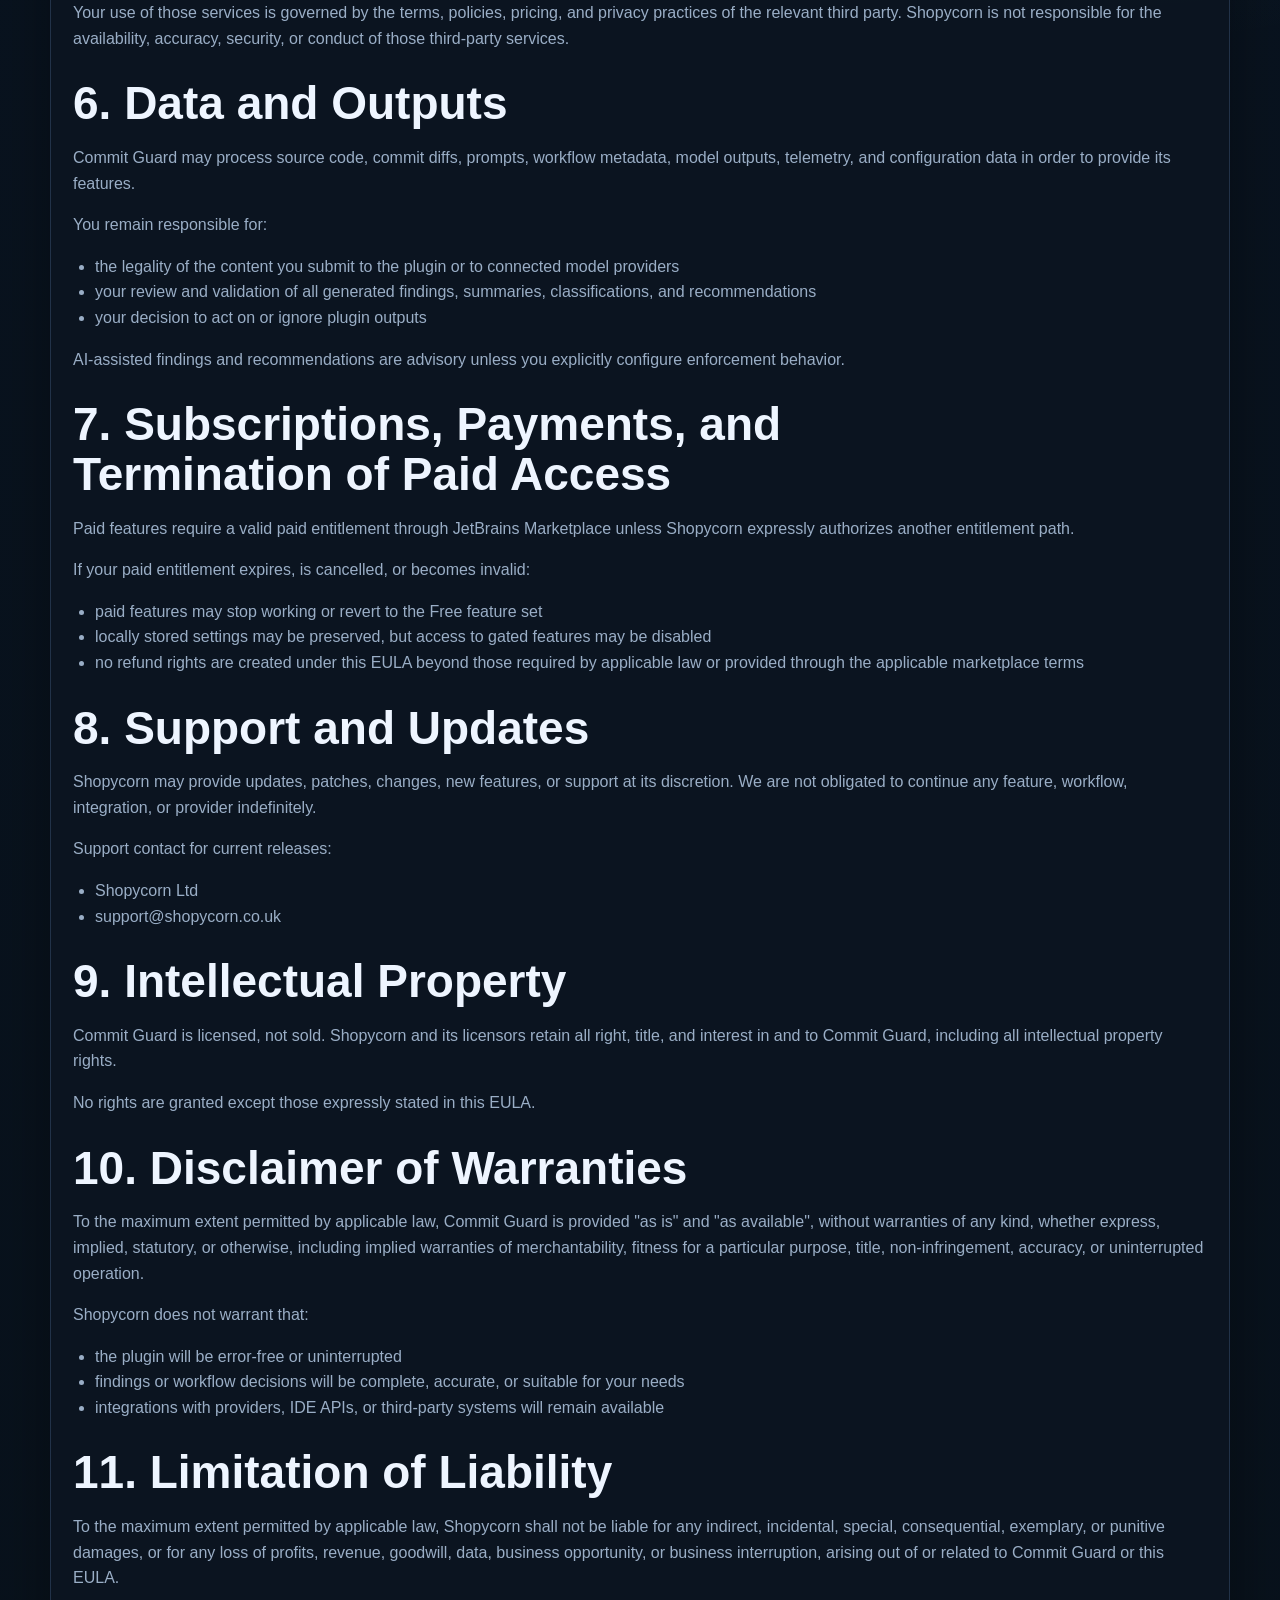
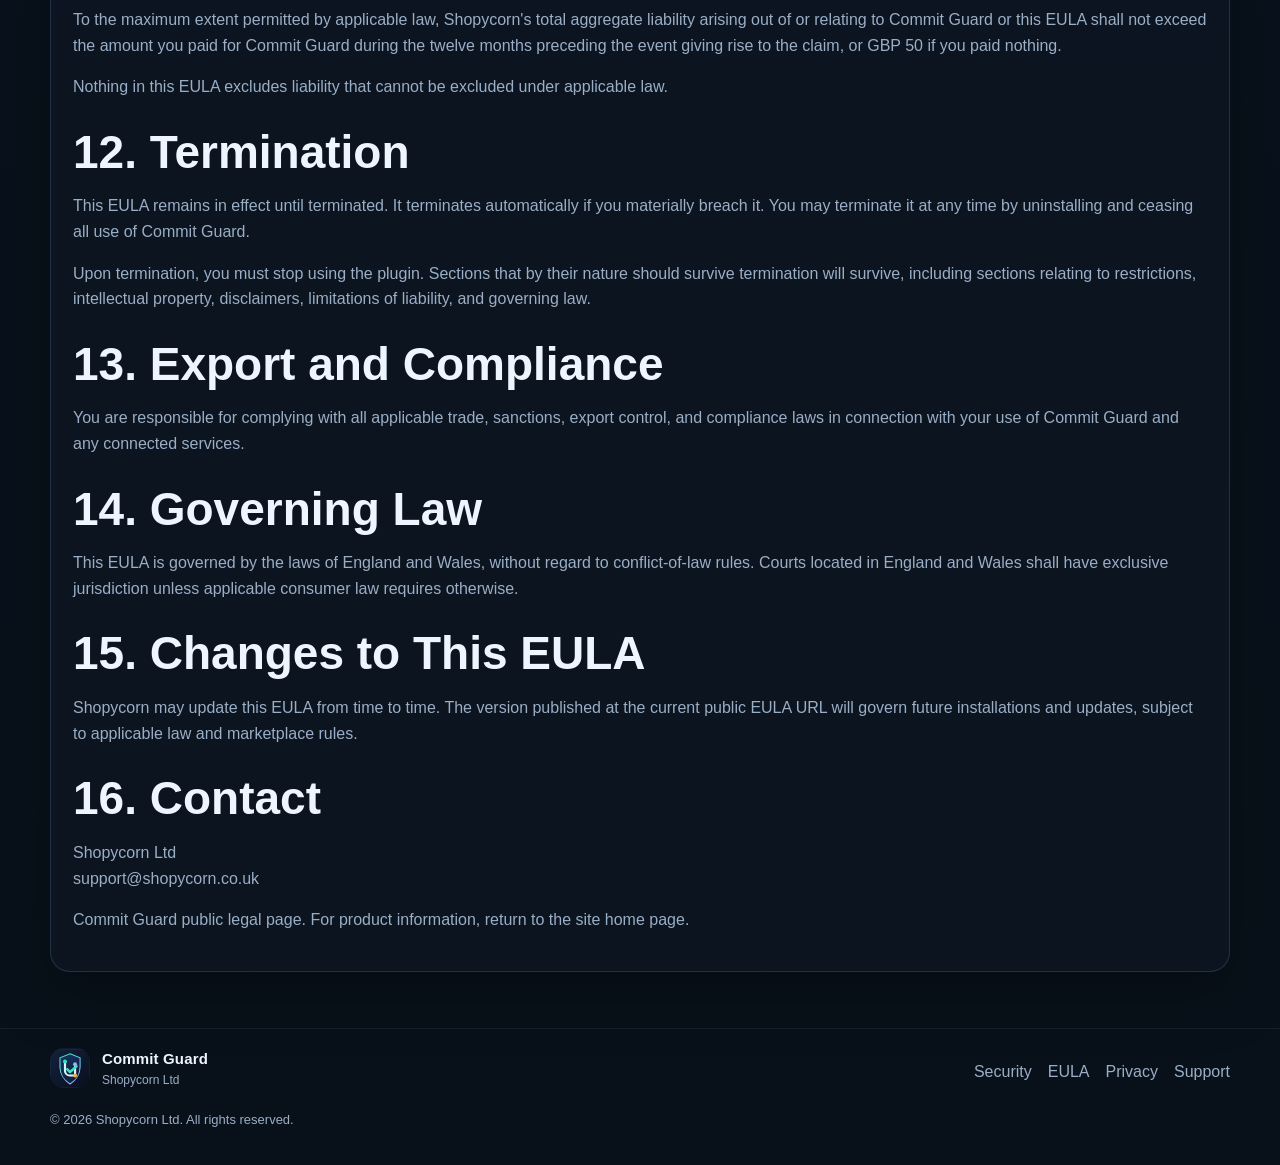
==== commit f569066a: "changed email address" ====
--- a/eula/index.html
+++ b/eula/index.html
@@ -46,7 +46,7 @@
           <div class="meta">
             <span>Vendor: Shopycorn Ltd</span>
             <span>Last updated: 7 April 2026</span>
-            <span><a href="mailto:shopycornltd@gmail.com">shopycornltd@gmail.com</a></span>
+            <span><a href="mailto:support@shopycorn.co.uk">support@shopycorn.co.uk</a></span>
           </div>
         </section>
 
@@ -143,7 +143,7 @@
           <p>Support contact for current releases:</p>
           <ul>
             <li>Shopycorn Ltd</li>
-            <li><a href="mailto:shopycornltd@gmail.com">shopycornltd@gmail.com</a></li>
+            <li><a href="mailto:support@shopycorn.co.uk">support@shopycorn.co.uk</a></li>
           </ul>
 
           <h2>9. Intellectual Property</h2>
@@ -209,7 +209,7 @@
           <h2 id="contact">16. Contact</h2>
           <p>
             Shopycorn Ltd<br />
-            <a href="mailto:shopycornltd@gmail.com">shopycornltd@gmail.com</a>
+            <a href="mailto:support@shopycorn.co.uk">support@shopycorn.co.uk</a>
           </p>
 
           <p class="footer">
@@ -236,7 +236,7 @@
           <a href="../security/">Security</a>
           <a href="../eula/">EULA</a>
           <a href="../privacy/">Privacy</a>
-          <a href="mailto:shopycornltd@gmail.com">Support</a>
+          <a href="mailto:support@shopycorn.co.uk">Support</a>
         </div>
       </div>
       <div class="container footer-copy">
